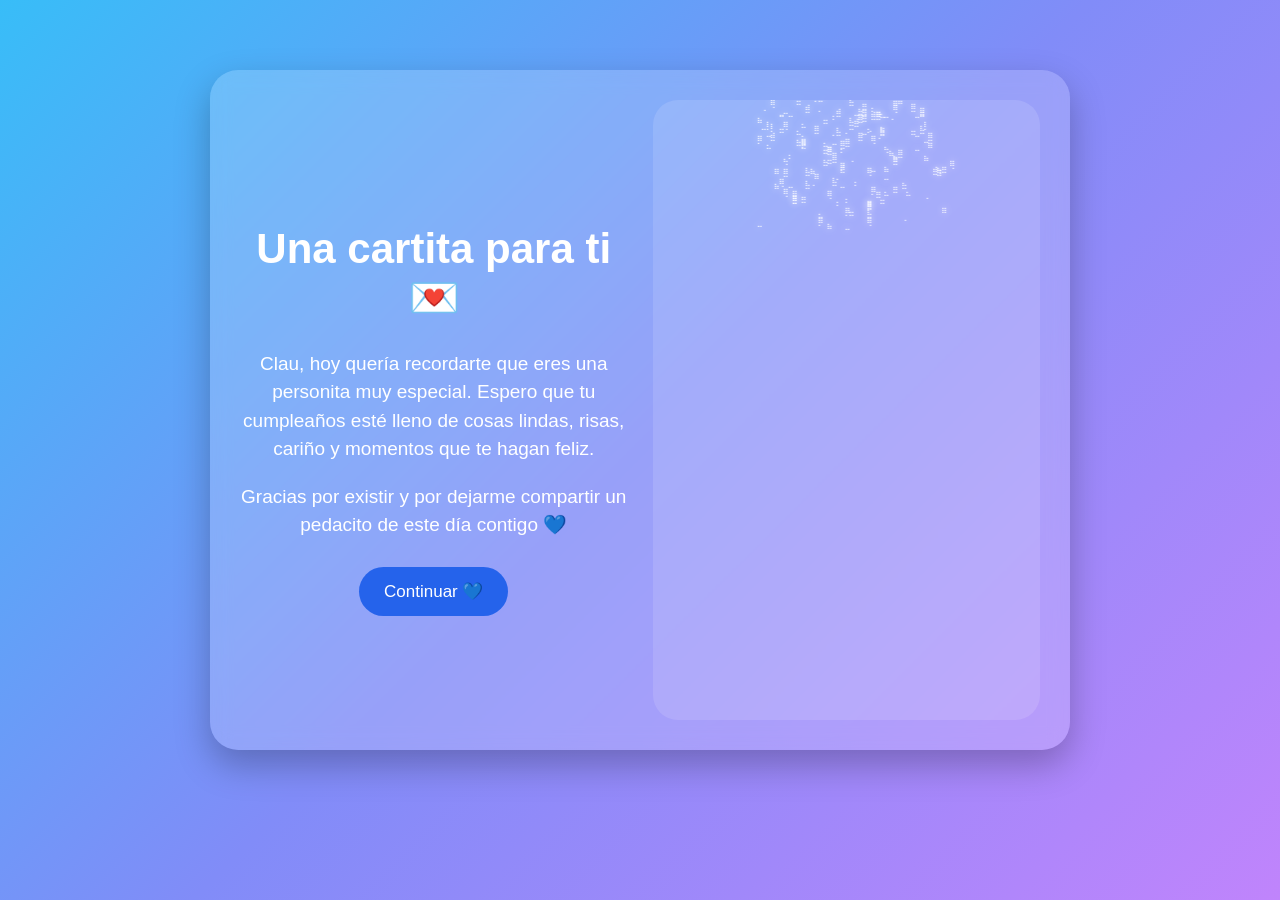
==== carta.html @ d3571f04 "Update carta.html" ====
<!DOCTYPE html>
<html lang="es">
<head>
  <meta charset="UTF-8">
  <meta name="viewport" content="width=device-width, initial-scale=1.0">
  <title>Cartita para Clau 💌</title>
  <link rel="stylesheet" href="style.css">

  <style>
    .carta-layout {
      display: grid;
      grid-template-columns: 1fr 1fr;
      gap: 25px;
      align-items: center;
    }

    .ramo-box {
      height: 620px;
      position: relative;
      overflow: hidden;
      border-radius: 25px;
      background: rgba(255,255,255,0.12);
    }

    #canvasRamo {
      width: 100%;
      height: 100%;
      display: block;
    }

    #msgRamo {
      position: absolute;
      bottom: 20px;
      width: 100%;
      text-align: center;
      color: white;
      font: 22px Arial;
      text-shadow: 0 0 12px white;
      opacity: 0;
      transition: 2s;
    }

    @media (max-width: 800px) {
      .carta-layout {
        grid-template-columns: 1fr;
      }

      .ramo-box {
        height: 500px;
      }
    }
  </style>
</head>

<body>

  <div class="container">
    <div class="card">

      <div class="carta-layout">

        <div>
          <h1>Una cartita para ti 💌</h1>

          <p>
            Clau, hoy quería recordarte que eres una personita muy especial.
            Espero que tu cumpleaños esté lleno de cosas lindas, risas, cariño
            y momentos que te hagan feliz.
          </p>

          <p>
            Gracias por existir y por dejarme compartir un pedacito de este día contigo 💙
          </p>

          <button onclick="desbloquear()">Continuar 💙</button>
        </div>

        <div class="ramo-box">
          <canvas id="canvasRamo"></canvas>
          <div id="msgRamo">Feliz Cumpleaños Clau 💙</div>
        </div>

      </div>

    </div>
  </div>

  <script src="script.js"></script>

  <script>
    function desbloquear() {
      localStorage.setItem("cartaCompletada", "true");
      crearConfeti();
      setTimeout(() => {
        window.location.href = "frases.html";
      }, 900);
    }

    const ramo = String.raw`
⠀⠀⠀⢀⣀⠀⠀⠀   ⣀⣀⣀⡀⠀⠀⠀⠀⠀⠀⠀⠀⠀⠀⠀⠀⠀⠀⠀⠀⠀⠀⠀⠀⠀⠀⠀⠀⠀⠀⠀⠀
⠀⠀⠀⠀⠀⠀⠀⠀⢀⣀⣀⢠⠿⠷⣭⣶⣯⣥⣶⣾⣿⠀⠀⠀⠀⢠⠖⣒⡒⢢⣄⡴⠒⢢⡀⠀⠀⠀⠀⠀⠀⠀⠀⠀⠀⠀⠀⠀⠀
⠀⠀⠀⠀⠀⠀⠀⠀⢸⠷⣾⣿⡀⢠⡿⠑⠀⠀⢸⣿⡿⡄⠀⠀⠀⢸⢼⣍⠙⠛⠙⢷⡀⠀⣷⠒⠈⡆⠀⠀⠀⠀⠀⠀⠀⠀⠀⠀⠀
⠀⠀⠀⠀⠀⠀⠀⠀⢸⣼⡟⣭⣻⢿⣧⡀⠀⣰⡿⠛⣫⣽⠀⠀⢠⠃⠈⢾⣄⠀⠀⢸⣷⡶⠓⢷⣄⡇⠀⠀⠀⠀⠀⠀⠀⠀⠀⠀⠀
⠀⠀⠀⠀⠀⠀⠀⠀⠈⣿⡏⠀⠈⠀⠙⣿⣴⡿⠁⠀⠁⢸⠂⠀⢸⠀⠀⠀⢫⣆⣰⡟⠁⠀⠀⢈⣿⠃⠀⠀⡀⠀⠀⠀⠀⠀⠀⠀⠀
⠀⠀⠀⠀⠀⠀⠀⠀⠀⠸⣷⠀⠀⠀⠀⠘⣿⡇⠀⠀⢀⡟⠀⠀⠘⡆⠀⠀⠀⣿⡏⠀⠀⠀⠀⣸⡏⠀⠀⣾⣿⣿⣿⣶⣾⡝⡆⣀⡀
⠀⠀⠀⠀⠀⢀⡠⣤⠤⡀⠈⢧⡀⠀⠀⠀⣻⡇⠀⣠⠞⠀⠀⠀⠀⠙⢄⡀⠀⣿⠁⠀⠀⠀⣰⠋⠀⠀⡰⣿⢿⣏⠀⠹⣷⣿⣿⣿⣿
⠀⠀⡞⠉⢱⡾⠾⠛⣷⠷⡀⠀⠙⠦⠤⢤⣿⣿⠟⠀⠀⠀⠀⠀⢀⣴⣀⠭⢶⣿⣤⣄⠤⠞⠁⠀⠀⠀⣿⣿⠎⢿⣦⣾⠟⠏⠾⣿⡇
⡖⢒⣇⡀⣿⠀⠀⢠⡟⠀⠘⡆⠀⠀⠀⠀⠀⣿⠀⠀⠀⠀⠀⣠⣿⣿⡇⠀⢰⡏⠀⠈⠑⠢⣄⡀⠀⠀⢻⡹⠀⢸⡿⠁⠀⠂⣰⡟⠀
⠱⣼⠋⠉⠛⠷⣤⣼⠁⠀⠀⢱⠀⠀⠀⠀⠀⢹⡇⠀⠀⡠⢺⣿⣿⣿⡇⠀⣼⠇⠀⠀⠀⠀⠀⣭⠲⢄⡀⠙⢦⣼⣧⠄⢀⡴⠋⠀⠀
⠀⠻⣆⠀⠀⠀⠈⢻⡄⠀⢀⠆⠀⠀⠀⣰⡄⠘⣷⢀⡜⠁⣾⣿⣿⣿⡇⢀⡿⠀⠀⠀⣴⣧⢸⣿⣧⠀⠉⠲⢄⣿⠋⠉⠉⠀⠀⠀⠀
⠀⠀⠙⢦⡀⠀⠀⠀⣧⣴⠋⠀⠀⠀⢠⣿⣿⡄⢿⡎⠀⢸⣿⣿⣿⣿⡇⢸⡇⠀⢀⣾⣿⣿⣾⣿⣿⡇⠀⠀⢸⠏⠑⠢⣀⣤⡶⠀⠀
⠀⠀⠀⠀⠈⠁⠒⠈⠙⣯⠀⠀⠀⠀⣼⣿⣿⣿⣼⡇⠀⣿⣿⣿⣿⣿⠃⣾⠃⢀⣿⣿⣿⡇⣿⣿⣿⣧⠀⢀⡿⠀⢀⣴⣿⣿⡇⠀⠀
⠀⠀⠀⢀⣀⠀⠀⠀⠀⠘⣷⠀⠀⠀⣿⣿⣿⣿⣟⡇⢠⣿⣿⣿⣿⡟⢀⣿⢀⣾⣿⣿⣿⠇⢿⣿⣿⣿⠀⣸⠇⢠⣾⣿⣿⠏⢣⠀⠀
⠀⠀⠀⠈⢿⣿⣦⣄⠀⠀⠘⣧⠀⢀⣿⣿⣿⣿⣿⣿⢸⣿⣿⣿⡿⠁⢸⡏⣸⣿⣿⣿⡟⠀⠸⣿⣿⣿⢀⡿⢠⣿⣿⣿⠏⠀⠀⡇⠀
⠀⠀⠀⠀⠈⢿⣿⣿⣷⣄⠀⣸⣷⠉⣿⣿⣿⣿⣿⢹⣸⣿⣿⡿⠁⠀⢸⣇⣿⣿⣿⡟⠀⠀⠀⠹⣿⣿⣼⢧⣿⣿⠟⠁⢀⢔⡫⠆⠀
⠀⠀⠀⠀⠀⠈⠻⣿⣿⣿⣿⣄⠹⡆⢹⣿⣿⣿⡟⢸⣿⡿⠋⡀⠀⠀⣿⢹⣿⣿⠏⢀⣴⣿⠀⠀⠙⢿⣿⠛⠋⢁⡠⣺⠔⠉⠀⠀⠀
⠀⠀⠀⠀⠀⠀⣠⠟⢿⣿⣿⣿⣧⣹⡜⣿⣿⣿⠇⢸⣧⠀⢰⣿⡀⠀⣿⠸⠟⠁⠀⣾⣿⡟⠀⠀⠀⢸⣇⡠⢖⡭⠊⠀⠀⠀⠀⡄⠀
⠀⠀⠀⠀⠀⠀⢾⠭⢒⡿⠿⢿⣿⣿⣿⣿⣿⠏⠀⠸⣿⠀⣿⣿⣷⢰⣿⠀⠀⠀⣼⣿⣿⠇⠀⢀⡤⣞⠭⠚⢹⠀⠀⠀⠀⠀⠀⠇⠀
⠀⠀⠀⠀⠀⠀⢸⡀⠀⠘⡏⠒⠪⠭⣛⡿⠯⣀⡀⠀⣿⠀⣿⣿⣿⣸⡿⠀⠀⢰⣿⣿⣿⠴⣪⠕⠊⠁⠀⠀⠚⠀⠀⠀⠀⠀⢀⠀⠀
⠀⠀⠀⠀⠀⠀⠀⡇⠀⠀⢳⠀⠀⠀⠀⠉⠑⢲⡪⠭⣛⡓⠿⢿⣿⣿⣇⠀⣀⠼⢛⡩⠒⠉⠀⠀⠀⠀⠀⠀⠀⠀⠀⠀⠀⠀⢸⠀⠀
⠀⠀⠀⠀⠀⠀⠀⢸⠀⠀⠈⣧⠀⠀⠀⠀⠀⠀⢣⠀⠀⠀⠉⢁⡐⠖⠈⠩⠔⠊⠁⠀⠀⠀⠀⠀⠀⠀⠀⠀⠀⠀⠀⠀⠀⠀⡎⠀⠀
⠀⠀⠀⠀⠀⠀⠀⠀⡆⠀⠀⠘⣆⠀⠀⢀⡀⠠⠼⠓⠂⠩⠑⠒⠈⠀⠀⠀⠀⠀⠀⠀⠀⠀⠀⠀⠀⠀⠀⠀⠀⠀⠀⠀⠀⢀⠇⠀⠀
⠀⠀⠀⠀⠀⠀⠀⣀⡙⠂⠀⠉⠉⠉⠀⠀⠀⠀⠀⠀⠀⠀⠀⠀⠀⠀⠀⠀⠀⠀⠀⠀⠀⠀⠀⠀⠀⠀⠀⠀⠀⠀⠀⠀⠀⢸⠀⠀⠀
⠀⠀⠀⠀⠀⠀⠀⢱⠀⠀⠀⠀⠀⠀⠀⠀⠀⠀⠀⠀⠀⠀⠀⠀⠀⠀⠀⠀⠀⠀⠀⠀⠀⠀⠀⠀⠀⠀⠀⠂⠀⠀⠀⠀⠀⡇⠀⠀⠀
⠀⠀⠀⠀⠀⠀⠀⠀⢇⠀⠀⠀⠀⠀⠀⠀⠀⠀⠀⠀⠀⠀⠀⠀⠀⠀⠀⠀⠀⠀⠀⠀⠀⠀⠀⠀⠀⠀⢀⠀⠀⠀⠀⠀⢸⠀⠀⠀⠀
⠀⠀⠀⠀⠀⠀⠀⠀⠘⡄⠀⠀⠀⢸⡀⠀⠀⠀⠀⠀⠀⠀⠀⠀⠀⠀⠀⠀⠀⠀⠀⠀⠀⠀⠀⠀⠀⠀⠀⠀⠀⠀⠀⠀⡎⠀⠀⠀⠀
⠀⠀⠀⠀⠀⠀⠀⠀⠀⠹⡀⠀⠀⠀⢇⠀⠀⠀⠀⠀⠀⠀⠀⠀⠀⠀⠀⠀⠀⠀⠀⠀⠀⠀⠀⠀⠀⠀⠃⠀⠀⠀⠀⡸⠀⠀⠀⠀⠀
⠀⠀⠀⠀⠀⠀⠀⠀⠀⠀⢱⡀⠀⠀⠘⡄⠀⠀⠀⠀⠀⠀⠀⠀⠀⠀⠀⠀⠀⠀⠀⠀⠀⠀⠀⠀⠀⠰⠀⠀⠀⠀⢠⠃⠀⠀⠀⠀⠀
⠀⠀⠀⠀⠀⠀⠀⠀⠀⠀⠀⢣⠀⠀⠘⣳⠀⠀⠀⠀⠀⠀⠀⠀⠀⠀⠀⠀⠀⠀⠀⠀⠀⠀⠀⠀⢀⡇⠀⠀⠀⢠⠃⠀⠀⠀⠀⠀⠀
⠀⠀⠀⠀⠀⠀⠀⠀⠀⠀⠀⠀⢇⠀⠀⢹⡆⠀⠀⠀⠀⠀⠀⠀⠀⠀⠀⠀⠀⠀⠀⠀⠀⠀⠀⠀⡞⠀⠀⠀⣰⠃⠀⠀⠀⠀⠀⠀⠀
⠀⠀⠀⠀⠀⠀⠀⠀⠀⠀⠀⠀⠈⠆⠀⠀⢷⠀⠀⠀⠀⠀⠀⠀⠀⠀⠀⠀⠀⠀⠀⠀⠀⠀⠀⡸⠁⠀⠀⡰⠁⠀⠀⠀⠀⠀⠀⠀⠀
⠀⠀⠀⠀⠀⠀⠀⠀⠀⠀⠀⠀⠀⠸⡄⠀⠘⡆⠀⠀⠀⠀⠀⠀⠀⠀⠀⠀⠀⠀⠀⠀⠀⠀⣰⠃⠀⠀⡰⠁⠀⠀⠀⠀⠀⠀⠀⠀⠀
⠀⠀⠀⠀⠀⠀⠀⠀⠀⠀⠀⠀⠀⠀⠱⡀⠀⠹⡀⠀⠀⠀⠀⠀⠀⠀⠀⠀⠀⠀⠀⠀⠀⢠⡏⠀⠀⡰⠁⠀⠀⠀⠀⠀⠀⠀⠀⠀⠀
⠀⠀⠀⠀⠀⠀⠀⠀⠀⠀⠀⠀⠀⠀⠀⠑⡄⠀⢱⡀⠀⠀⠀⠀⠀⠀⠀⠀⠀⠀⠀⠀⢠⡿⠀⠀⡰⠁⠀⠀⠀⠀⠀⠀⠀⠀⠀⠀⠀
⠀⠀⠀⠀⠀⠀⠀⠀⠀⠀⠀⠀⠀⠀⠀⠀⠘⢆⠀⢣⠀⠀⠀⠀⠀⠀⠀⠀⠀⠀⠀⢀⢾⠃⠀⣰⠃⠀⠀⠀⠀⠀⠀⠀⠀⠀⠀⠀⠀
⠀⠀⠀⠀⠀⠀⠀⠀⠀⠀⠀⠀⠀⠀⠀⠀⠀⠈⢦⠈⣧⠀⠀⠀⠀⠀⠀⠀⠀⠀⠀⣨⠏⠀⣰⠃⠀⠀⠀⠀⠀⠀⠀⠀⠀⠀⠀⠀⠀
⠀⠀⠀⠀⠀⠀⠀⠀⠀⠀⠀⠀⠀⡶⠋⠉⠓⢦⣄⢣⡈⢧⠀⠀⠀⠀⠀⠀⠀⠀⢰⡛⠀⣰⠁⠀⠀⠀⠀⠀⠀⠀⠀⠀⠀⠀⠀⠀⠀
⠀⠀⠀⠀⠀⠀⠀⠀⠀⠀⠀⠀⠀⠻⣦⣄⡀⠀⠙⢷⣷⠀⢧⠀⠀⠀⠀⠀⠀⢀⣣⡵⡾⠁⠀⠀⠀⠀⠀⠀⠀⠀⠀⠀⠀⠀⠀⠀⠀
⠀⠀⠀⠀⠀⠀⠀⠀⠀⠀⠀⠀⠀⠀⠀⠉⠛⠷⣦⣤⣹⣟⣈⣇⣀⡠⠤⠖⠛⠉⣁⣰⠁⠀⠀⠀⠀⠀⠀⠀⠀⠀⠀⠀⠀⠀⠀⠀⠀
⠀⠀⠀⠀⠀⠀⠀⠀⠀⠀⠀⠀⠀⠀⠀⣠⠖⠋⣉⣽⠿⢻⣿⣧⣤⣤⡶⠶⠛⠋⠁⠘⡄⠀⠀⠀⠀⠀⠀⠀⠀⠀⠀⠀⠀⠀⠀⠀⠀
⠀⠀⠀⠀⠀⠀⠀⠀⠀⠀⠀⠀⠀⠀⠰⠷⠶⠛⠉⠁⢀⣿⡞⣧⠐⠀⠀⠀⢸⢸⠀⠀⢣⠀⠀⠀⠀⠀⠀⠀⠀⠀⠀⠀⠀⠀⠀⠀⠀
⠀⠀⠀⠀⠀⠀⠀⠀⠀⠀⠀⠀⠀⠀⠀⠀⠀⠀⠀⠀⣜⡟⡇⢻⡆⠀⠀⠀⠀⠏⡄⠀⠘⡀⠀⠀⠀⠀⠀⠀⠀⠀⠀⠀⠀⠀⠀⠀⠀
⠀⠀⠀⠀⠀⠀⠀⠀⠀⠀⠀⠀⠀⠀⠀⠀⠀⠀⠀⢰⣿⠃⡇⠀⣿⠀⣀⠀⠀⠸⠃⠀⠀⢧⠀⠀⠀⠀⠀⠀⠀⠀⠀⠀⠀⠀⠀⠀⠀
⠀⠀⠀⠀⠀⠀⠀⠀⠀⠀⠀⠀⠀⠀⠀⠀⠀⠀⠀⣾⠏⠀⠃⠀⢸⡇⢸⠀⠀⠀⢀⠀⠀⠸⡀⠀⠀⠀⠀⠀⠀⠀⠀⠀⠀⠀⠀⠀⠀
⠀⠀⠀⠀⠀⠀⠀⠀⠀⠀⠀⠀⠀⠀⠀⠀⠀⢀⡾⠛⠦⣀⣀⠀⠀⡇⠈⡇⠀⠀⠈⡀⠀⢀⡇⠀⠀⠀⠀⠀⠀⠀⠀⠀⠀⠀⠀⠀⠀
⠀⠀⠀⠀⠀⠀⠀⠀⠀⠀⠀⠀⠀⠀⠀⠀⠚⠋⠀⠀⠀⠈⢸⠀⠀⢹⠀⢣⢀⡀⠤⠒⠊⠁⠀⠀⠀⠀⠀⠀⠀⠀⠀⠀⠀⠀⠀⠀⠀
⠀⠀⠀⠀⠀⠀⠀⠀⠀⠀⠀⠀⠀⠀⠀⠀⠀⠀⠀⠀⠀⠀⠀⠉⠁⢸⠀⠀⠀⠀⠀⠀⠀⠀⠀⠀⠀⠀⠀⠀⠀⠀⠀⠀⠀⠀⠀⠀⠀
⠀⠀⠀⠀⠀⠀⠀⠀⠀⠀⠀⠀⠀⠀⠀⠀⠀⠀⠀⠀⠀⠀⠀⠀⠀⢸⠀⠀
`;

    const canvas = document.getElementById("canvasRamo");
    const ctx = canvas.getContext("2d");

    function ajustarCanvas() {
      canvas.width = canvas.offsetWidth;
      canvas.height = canvas.offsetHeight;
    }

    ajustarCanvas();

    const fontSize = 8;
    const lineHeight = 8;
    ctx.font = `${fontSize}px monospace`;

    const chars = "⢀⣀⣶⣿⡇⣧⢿⠿⣤⣦⡀⡄⠈⠉⠒⠷⢦⣄⡿⣾⣿⣿";
    const particles = [];

    const lines = ramo.trim().split("\n");
    const maxLen = Math.max(...lines.map(l => l.length));

    const startX = canvas.width / 2 - (maxLen * fontSize * 0.55) / 2;
    const startY = 25;

    lines.forEach((line, y) => {
      [...line].forEach((char, x) => {
        if (char !== " " && char !== "⠀") {
          particles.push({
            x: startX + x * fontSize * 0.55,
            y: -Math.random() * canvas.height,
            tx: startX + x * fontSize * 0.55,
            ty: startY + y * lineHeight,
            char: chars[Math.floor(Math.random() * chars.length)],
            final: char,
            speed: 2 + Math.random() * 4,
            form: false
          });
        }
      });
    });

    setTimeout(() => {
      particles.forEach(p => p.form = true);
    }, 2500);

    setTimeout(() => {
      document.getElementById("msgRamo").style.opacity = 1;
    }, 6000);

    function animate() {
      ctx.clearRect(0, 0, canvas.width, canvas.height);

      particles.forEach(p => {
        if (!p.form) {
          p.y += p.speed;
          if (p.y > canvas.height) p.y = -20;
          if (Math.random() < 0.1) {
            p.char = chars[Math.floor(Math.random() * chars.length)];
          }
        } else {
          p.x += (p.tx - p.x) * 0.055;
          p.y += (p.ty - p.y) * 0.055;

          if (Math.abs(p.x - p.tx) < 1 && Math.abs(p.y - p.ty) < 1) {
            p.char = p.final;
          }
        }

        ctx.fillStyle = "white";
        ctx.shadowColor = "white";
        ctx.shadowBlur = 7;
        ctx.font = `${fontSize}px monospace`;
        ctx.fillText(p.char, p.x, p.y);
      });

      requestAnimationFrame(animate);
    }

    animate();
  </script>

</body>
</html>
---- style.css ----
* {
  box-sizing: border-box;
}

body {
  margin: 0;
  font-family: Arial, sans-serif;
  background: linear-gradient(135deg, #38bdf8, #818cf8, #c084fc);
  color: white;
  text-align: center;
  min-height: 100vh;
  overflow-x: hidden;
}
.confeti {
  position: fixed;
  top: -30px;
  animation: caer 4s linear forwards;
  pointer-events: none;
  z-index: 999;
}

@keyframes caer {
  to {
    transform: translateY(110vh) rotate(360deg);
    opacity: 0;
  }
}

.container {
  max-width: 900px;
  margin: auto;
  padding: 30px 20px;
}

.card {
  background: rgba(255, 255, 255, 0.18);
  padding: 30px;
  border-radius: 28px;
  box-shadow: 0 15px 35px rgba(0,0,0,0.25);
  backdrop-filter: blur(10px);
  margin-top: 40px;
}

h1 {
  font-size: 42px;
}

h2 {
  margin-top: 30px;
}

p {
  font-size: 19px;
  line-height: 1.5;
}

.stitch {
  font-size: 90px;
  animation: bounce 1.8s infinite;
}

button, a.btn {
  display: inline-block;
  text-decoration: none;
  border: none;
  padding: 14px 25px;
  margin: 8px;
  border-radius: 25px;
  background: #2563eb;
  color: white;
  font-size: 17px;
  cursor: pointer;
  transition: 0.3s;
}

button:hover, a.btn:hover {
  transform: scale(1.08);
  background: #1d4ed8;
}

.hidden {
  display: none;
}

.message-box {
  margin-top: 20px;
  padding: 20px;
  border-radius: 20px;
  background: rgba(255,255,255,0.22);
  font-size: 19px;
}

.heart {
  position: fixed;
  bottom: -20px;
  animation: float 5s linear forwards;
  pointer-events: none;
  z-index: 999;
}

.countdown {
  font-size: 23px;
  font-weight: bold;
  margin: 20px 0;
}

.game {
  display: grid;
  grid-template-columns: repeat(4, 70px);
  gap: 12px;
  justify-content: center;
  margin-top: 20px;
}

.game button {
  font-size: 30px;
  padding: 15px;
  border-radius: 18px;
}

.chisme-box {
  position: relative;
  height: 220px;
  margin-top: 20px;
  background: rgba(255,255,255,0.15);
  border-radius: 20px;
  overflow: hidden;
}

#btnMoises, #btnClau {
  position: absolute;
  transition: 0.3s;
}

#btnMoises {
  left: 15%;
  top: 80px;
}

#btnClau {
  right: 15%;
  top: 80px;
  background: #9333ea;
}

@keyframes float {
  to {
    transform: translateY(-110vh);
    opacity: 0;
  }
}

@keyframes bounce {
  0%, 100% {
    transform: translateY(0);
  }

  50% {
    transform: translateY(-12px);
  }
}

.galeria-stickers {
  display: flex;
  flex-wrap: wrap;
  justify-content: center;
  gap: 20px;
}

.sticker-card {
  background: rgba(255,255,255,0.15);
  border-radius: 20px;
  padding: 15px;
  width: 220px;
}

.sticker-card img {
  width: 100%;
  border-radius: 15px;
}

.sticker-card:hover {
  transform: scale(1.05);
  transition: 0.3s;
}

.stitch-img {
  width: 45px;
  height: 45px;
  object-fit: contain;
}

.cubos {
  display: grid;
  grid-template-columns: repeat(4, 95px);
  gap: 18px;
  justify-content: center;
  margin-top: 30px;
}

.cubo {
  width: 95px;
  height: 95px;
  border-radius: 22px;
  font-size: 24px;
  font-weight: bold;
  display: flex;
  align-items: center;
  justify-content: center;
  transition: transform 0.45s ease, left 0.45s ease, top 0.45s ease;
}

.cubo.mezclando {
  animation: moverCubo 0.45s ease;
}

@keyframes moverCubo {
  0% {
    transform: translate(0, 0) rotate(0deg);
  }

  50% {
    transform: translate(25px, -20px) rotate(8deg) scale(1.08);
  }

  100% {
    transform: translate(0, 0) rotate(0deg);
  }
}

.cubo img {
  width: 70px;
  height: 70px;
  object-fit: contain;
}

.personaje-img {
  width: 70px;
  height: 70px;
  object-fit: contain;
}
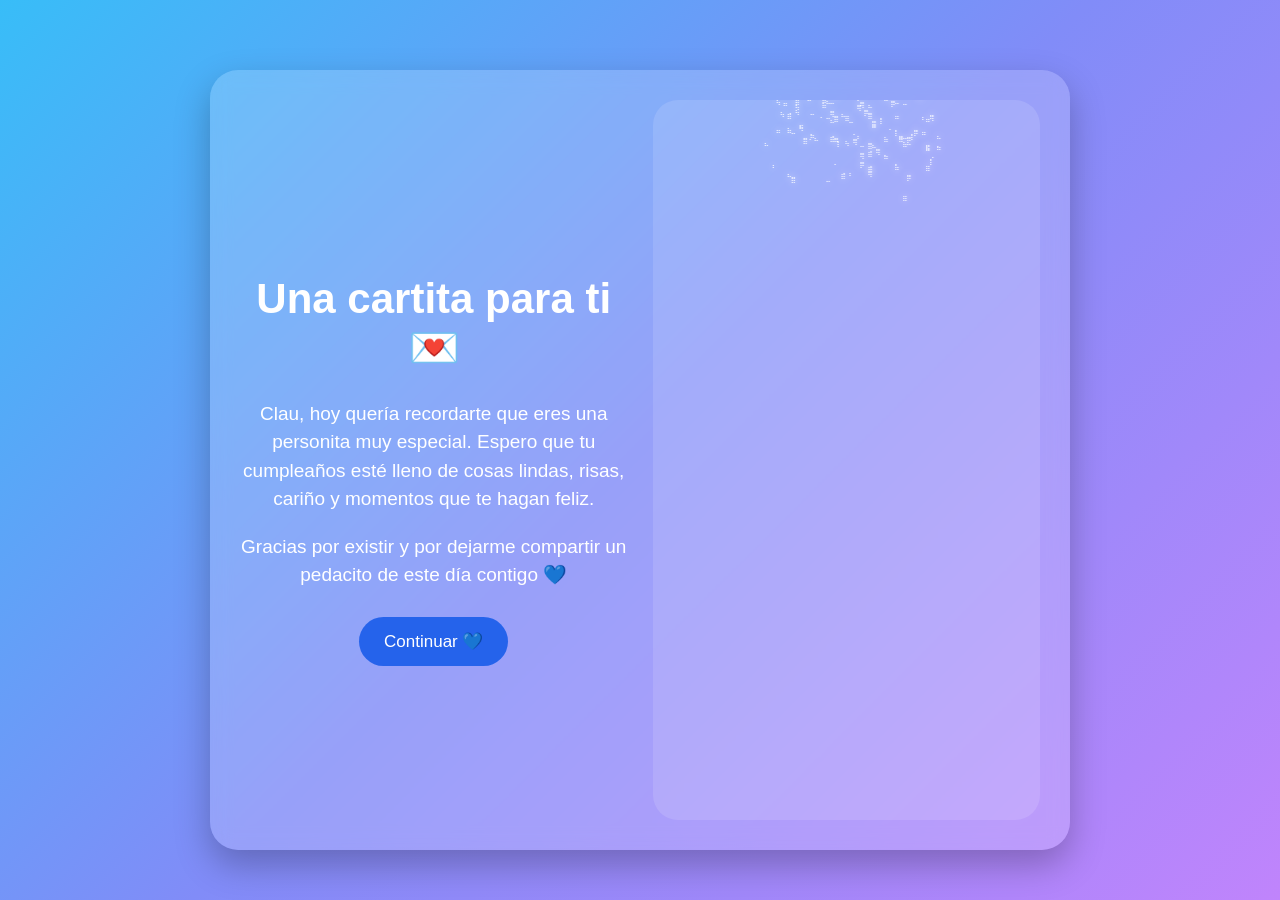
==== commit 0522e7d7: "Update carta.html" ====
--- a/carta.html
+++ b/carta.html
@@ -15,7 +15,7 @@
     }
 
     .ramo-box {
-      height: 620px;
+      height: 720px;
       position: relative;
       overflow: hidden;
       border-radius: 25px;
@@ -158,8 +158,8 @@
 
     ajustarCanvas();
 
-    const fontSize = 8;
-    const lineHeight = 8;
+    const fontSize = 7;
+    const lineHeight = 7;
     ctx.font = `${fontSize}px monospace`;
 
     const chars = "⢀⣀⣶⣿⡇⣧⢿⠿⣤⣦⡀⡄⠈⠉⠒⠷⢦⣄⡿⣾⣿⣿";
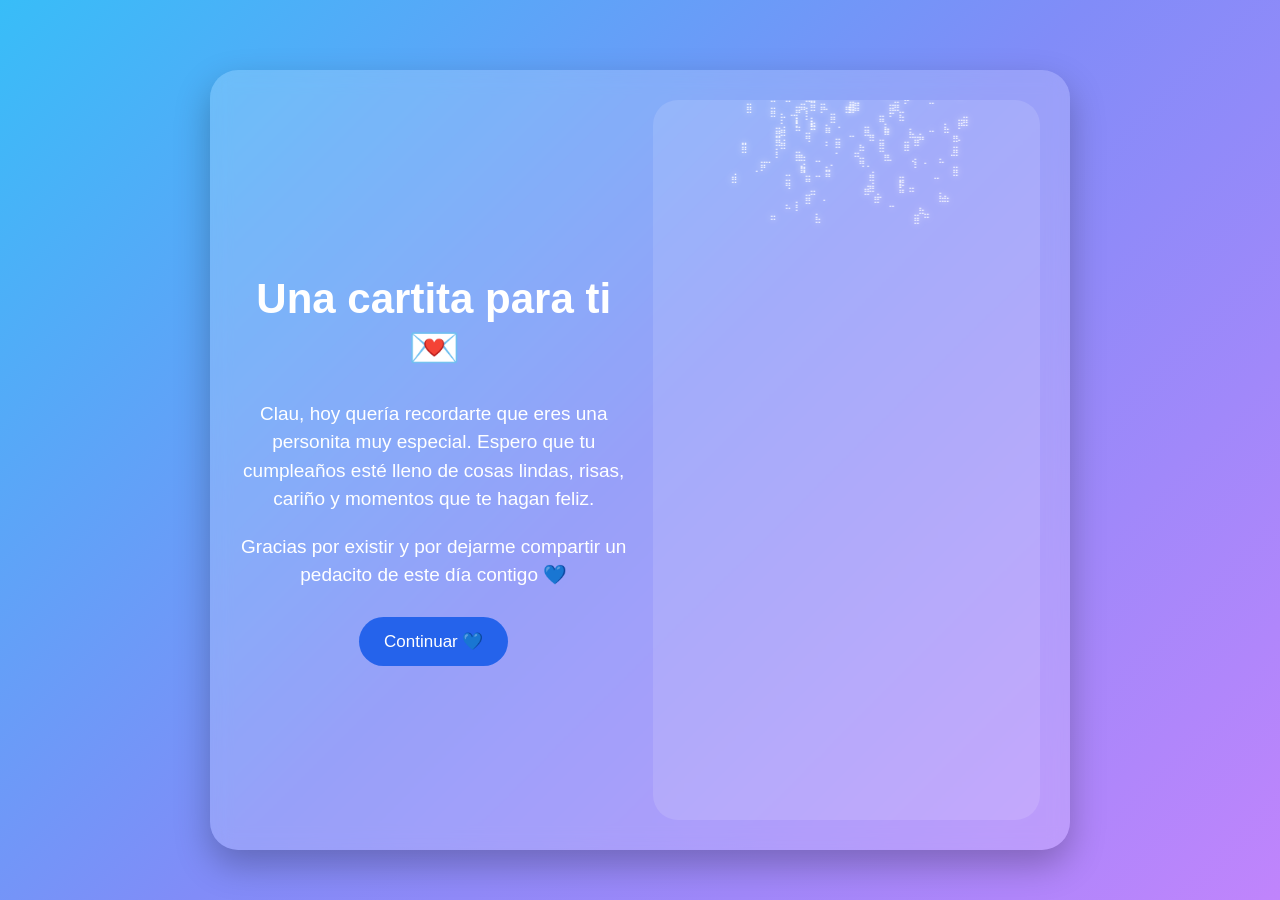
==== commit 717dbae8: "Update carta.html" ====
--- a/carta.html
+++ b/carta.html
@@ -158,8 +158,8 @@
 
     ajustarCanvas();
 
-    const fontSize = 7;
-    const lineHeight = 7;
+    const fontSize = 9;
+    const lineHeight = 9;
     ctx.font = `${fontSize}px monospace`;
 
     const chars = "⢀⣀⣶⣿⡇⣧⢿⠿⣤⣦⡀⡄⠈⠉⠒⠷⢦⣄⡿⣾⣿⣿";
@@ -167,9 +167,12 @@
 
     const lines = ramo.trim().split("\n");
     const maxLen = Math.max(...lines.map(l => l.length));
-
-    const startX = canvas.width / 2 - (maxLen * fontSize * 0.55) / 2;
-    const startY = 25;
+    
+const dibujoWidth = maxLen * fontSize * 0.55;
+const dibujoHeight = lines.length * lineHeight;
+
+const startX = (canvas.width - dibujoWidth) / 2;
+const startY = (canvas.height - dibujoHeight) / 2;
 
     lines.forEach((line, y) => {
       [...line].forEach((char, x) => {
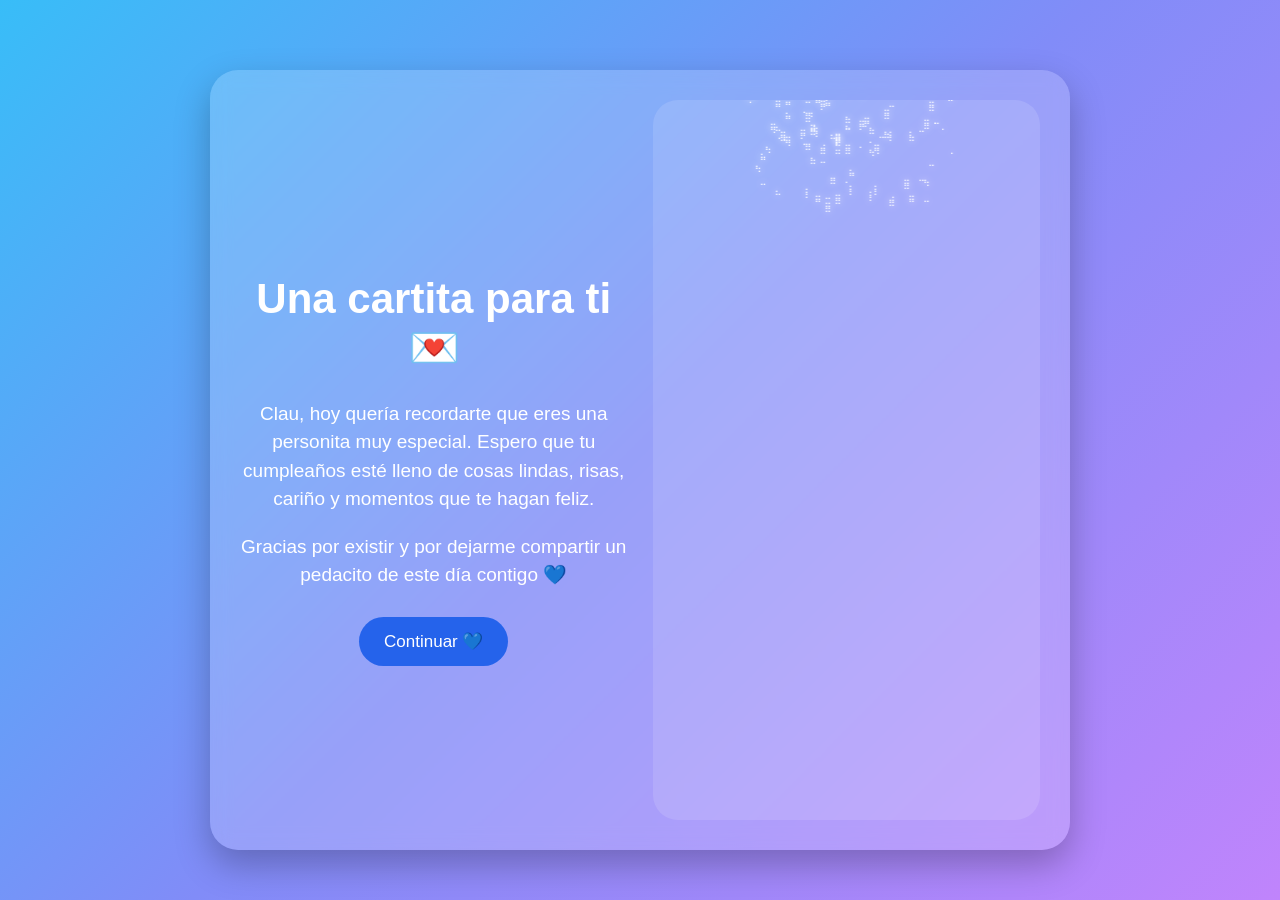
==== commit 813802ae: "Update carta.html" ====
--- a/carta.html
+++ b/carta.html
@@ -14,14 +14,16 @@
       align-items: center;
     }
 
-    .ramo-box {
-      height: 720px;
-      position: relative;
-      overflow: hidden;
-      border-radius: 25px;
-      background: rgba(255,255,255,0.12);
-    }
-
+.ramo-box {
+  height: 720px;
+  position: relative;
+  overflow: hidden;
+  border-radius: 25px;
+  background: rgba(255,255,255,0.12);
+  display: flex;
+  justify-content: center;
+  align-items: center;
+}
     #canvasRamo {
       width: 100%;
       height: 100%;
--- a/style.css
+++ b/style.css
@@ -239,3 +239,15 @@
   height: 70px;
   object-fit: contain;
 }
+
+.ramo-box {
+  height: 720px;
+  position: relative;
+  overflow: hidden;
+  border-radius: 25px;
+  background: rgba(255,255,255,0.12);
+
+  display: flex;
+  justify-content: center;
+  align-items: center;
+}
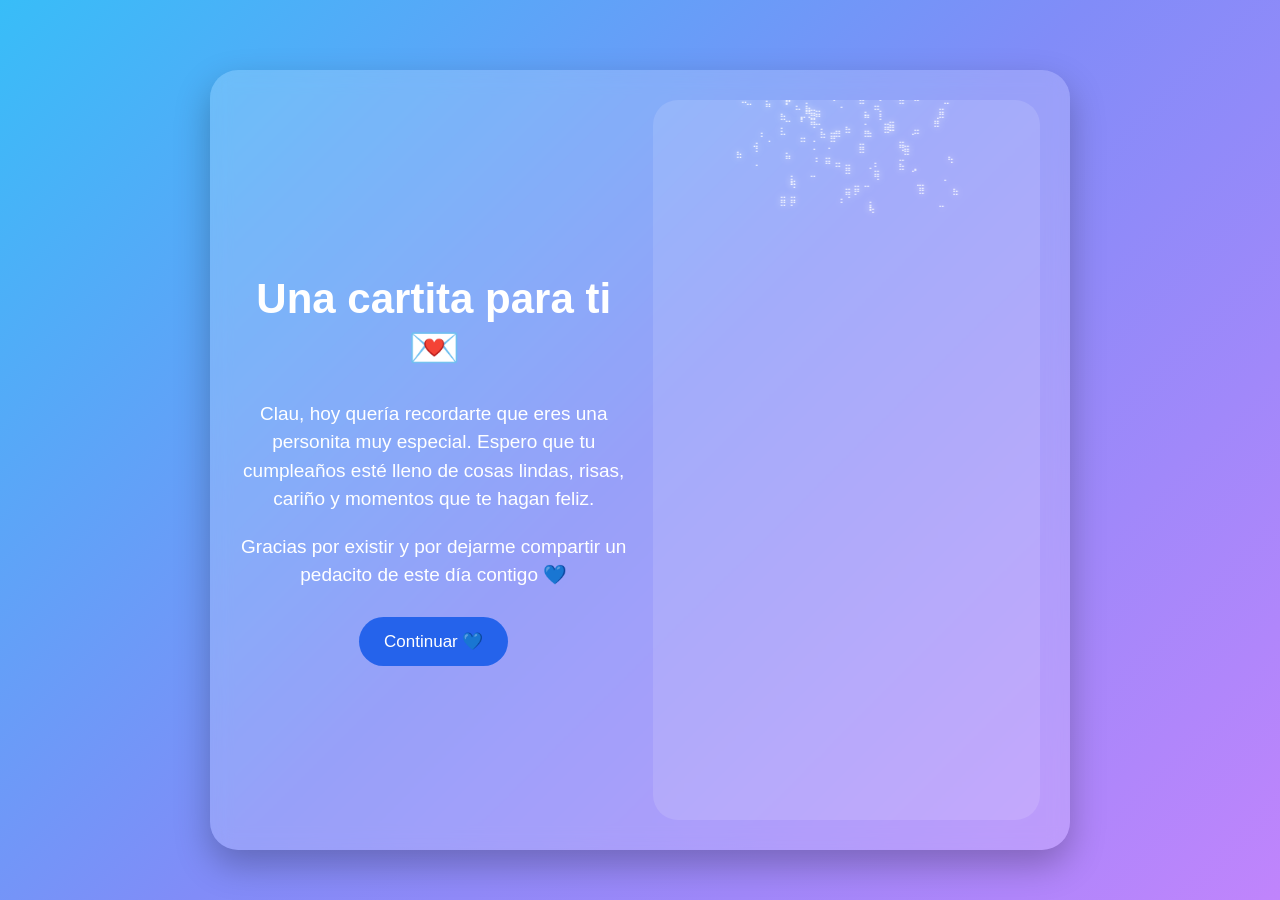
==== commit 140137bc: "Update carta.html" ====
--- a/carta.html
+++ b/carta.html
@@ -79,7 +79,7 @@
 
         <div class="ramo-box">
           <canvas id="canvasRamo"></canvas>
-          <div id="msgRamo">Feliz Cumpleaños Clau 💙</div>
+          <div id="msgRamo">Feliz Cumpleaños Gabriela 💙</div>
         </div>
 
       </div>
@@ -99,7 +99,7 @@
     }
 
     const ramo = String.raw`
-⠀⠀⠀⢀⣀⠀⠀⠀   ⣀⣀⣀⡀⠀⠀⠀⠀⠀⠀⠀⠀⠀⠀⠀⠀⠀⠀⠀⠀⠀⠀⠀⠀⠀⠀⠀⠀⠀⠀⠀⠀
+⠀⠀⠀            ⢀⣀⠀⠀⠀   ⣀⡀⠀⠀⠀⠀⠀⠀⠀⠀⠀⠀⠀⠀⠀⠀⠀⠀⠀⠀⠀⠀⠀⠀⠀⠀⠀⠀⠀⠀
 ⠀⠀⠀⠀⠀⠀⠀⠀⢀⣀⣀⢠⠿⠷⣭⣶⣯⣥⣶⣾⣿⠀⠀⠀⠀⢠⠖⣒⡒⢢⣄⡴⠒⢢⡀⠀⠀⠀⠀⠀⠀⠀⠀⠀⠀⠀⠀⠀⠀
 ⠀⠀⠀⠀⠀⠀⠀⠀⢸⠷⣾⣿⡀⢠⡿⠑⠀⠀⢸⣿⡿⡄⠀⠀⠀⢸⢼⣍⠙⠛⠙⢷⡀⠀⣷⠒⠈⡆⠀⠀⠀⠀⠀⠀⠀⠀⠀⠀⠀
 ⠀⠀⠀⠀⠀⠀⠀⠀⢸⣼⡟⣭⣻⢿⣧⡀⠀⣰⡿⠛⣫⣽⠀⠀⢠⠃⠈⢾⣄⠀⠀⢸⣷⡶⠓⢷⣄⡇⠀⠀⠀⠀⠀⠀⠀⠀⠀⠀⠀
--- a/style.css
+++ b/style.css
@@ -241,7 +241,7 @@
 }
 
 .ramo-box {
-  height: 720px;
+  height: 420px;
   position: relative;
   overflow: hidden;
   border-radius: 25px;
@@ -251,3 +251,21 @@
   justify-content: center;
   align-items: center;
 }
+
+#canvasFinal {
+  width: 100%;
+  height: 100%;
+  display: block;
+}
+
+#msgFinal {
+  position: absolute;
+  bottom: 10px;
+  width: 100%;
+  text-align: center;
+  color: white;
+  font: 22px Arial;
+  text-shadow: 0 0 12px white;
+  opacity: 0;
+  transition: 2s;
+}
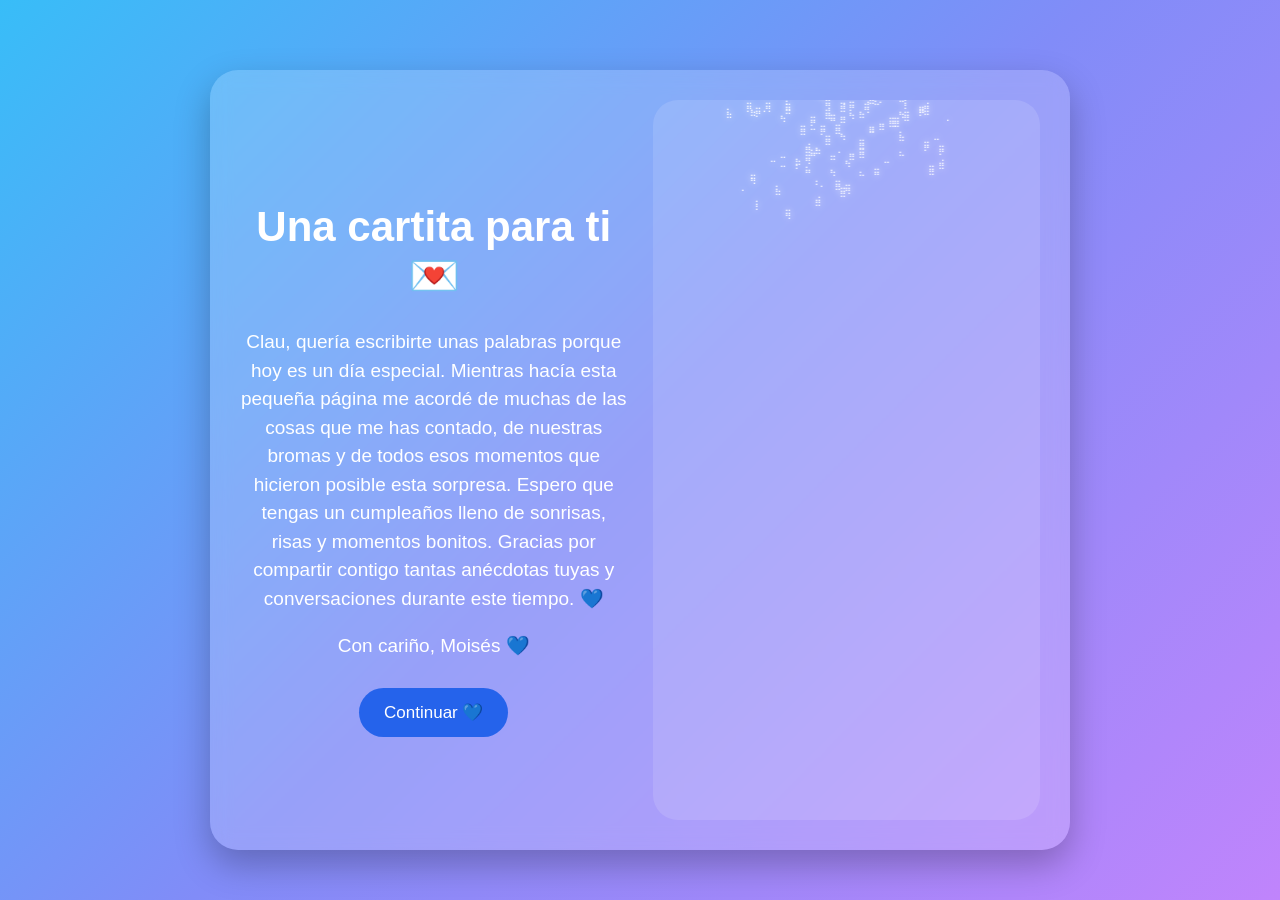
==== commit 7f003ac6: "Update carta.html" ====
--- a/carta.html
+++ b/carta.html
@@ -65,13 +65,16 @@
           <h1>Una cartita para ti 💌</h1>
 
           <p>
-            Clau, hoy quería recordarte que eres una personita muy especial.
-            Espero que tu cumpleaños esté lleno de cosas lindas, risas, cariño
-            y momentos que te hagan feliz.
+            Clau, quería escribirte unas palabras porque hoy es un día especial.
+            Mientras hacía esta pequeña página me acordé de muchas de las cosas que me has contado, 
+            de nuestras bromas y de todos esos momentos que hicieron posible esta sorpresa.
+            Espero que tengas un cumpleaños lleno de sonrisas, risas y momentos bonitos.
+            Gracias por compartir contigo tantas anécdotas tuyas y conversaciones durante este tiempo. 💙
+
           </p>
 
           <p>
-            Gracias por existir y por dejarme compartir un pedacito de este día contigo 💙
+            Con cariño, Moisés 💙
           </p>
 
           <button onclick="desbloquear()">Continuar 💙</button>
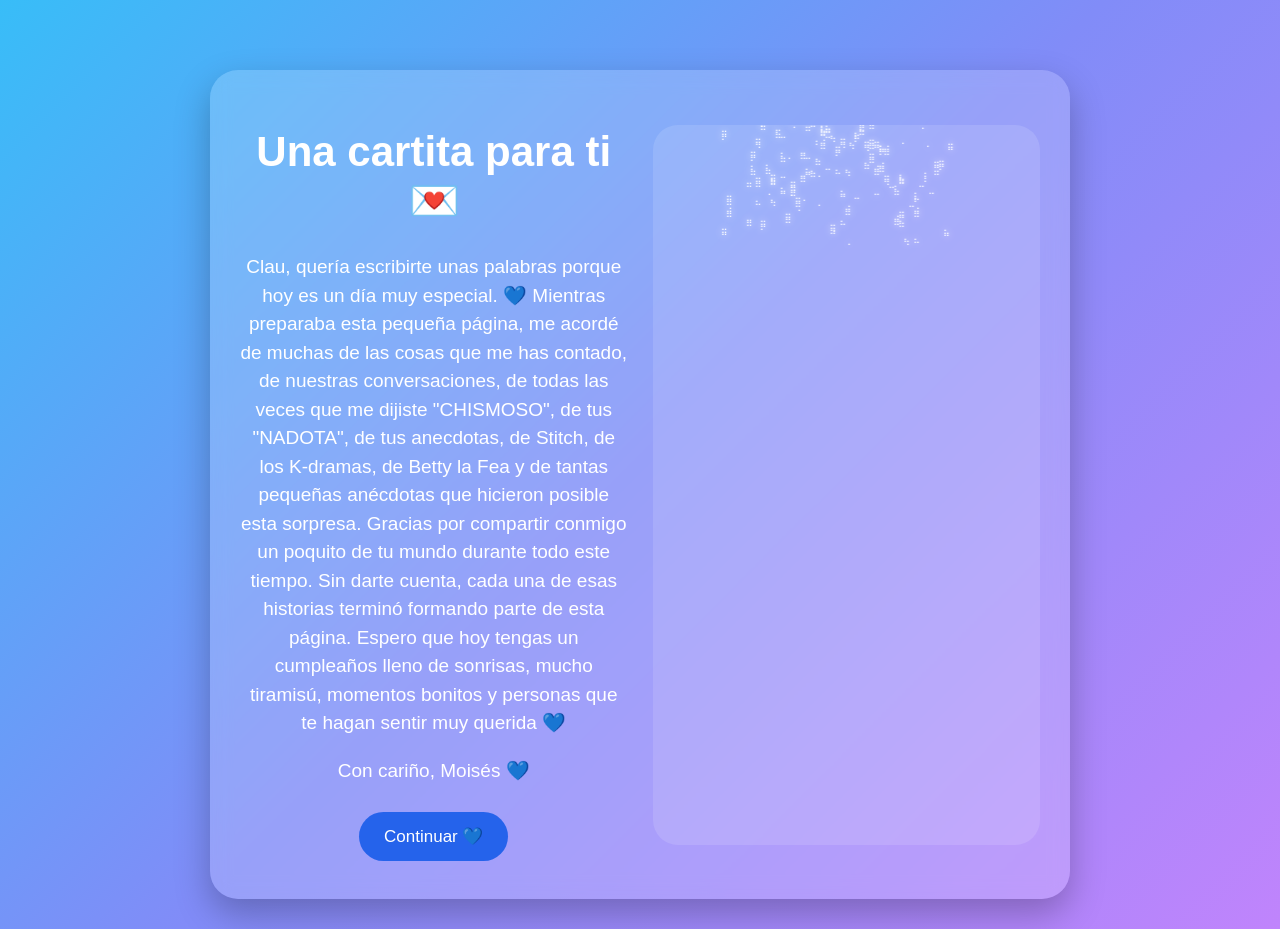
==== commit 562c4ad2: "Update carta.html" ====
--- a/carta.html
+++ b/carta.html
@@ -65,11 +65,16 @@
           <h1>Una cartita para ti 💌</h1>
 
           <p>
-            Clau, quería escribirte unas palabras porque hoy es un día especial.
-            Mientras hacía esta pequeña página me acordé de muchas de las cosas que me has contado, 
-            de nuestras bromas y de todos esos momentos que hicieron posible esta sorpresa.
-            Espero que tengas un cumpleaños lleno de sonrisas, risas y momentos bonitos.
-            Gracias por compartir contigo tantas anécdotas tuyas y conversaciones durante este tiempo. 💙
+            Clau, quería escribirte unas palabras porque hoy es un día muy especial. 💙
+            Mientras preparaba esta pequeña página, me acordé de muchas de las cosas que me has contado,
+            de nuestras conversaciones, de todas las veces que me dijiste "CHISMOSO", de tus "NADOTA", de tus anecdotas,
+            de Stitch, de los K-dramas, de Betty la Fea y de tantas pequeñas anécdotas que hicieron posible esta sorpresa.
+
+            Gracias por compartir conmigo un poquito de tu mundo durante todo este tiempo. Sin darte cuenta, 
+            cada una de esas historias terminó formando parte de esta página.
+
+            Espero que hoy tengas un cumpleaños lleno de sonrisas, mucho tiramisú, momentos bonitos y 
+            personas que te hagan sentir muy querida 💙
 
           </p>
 
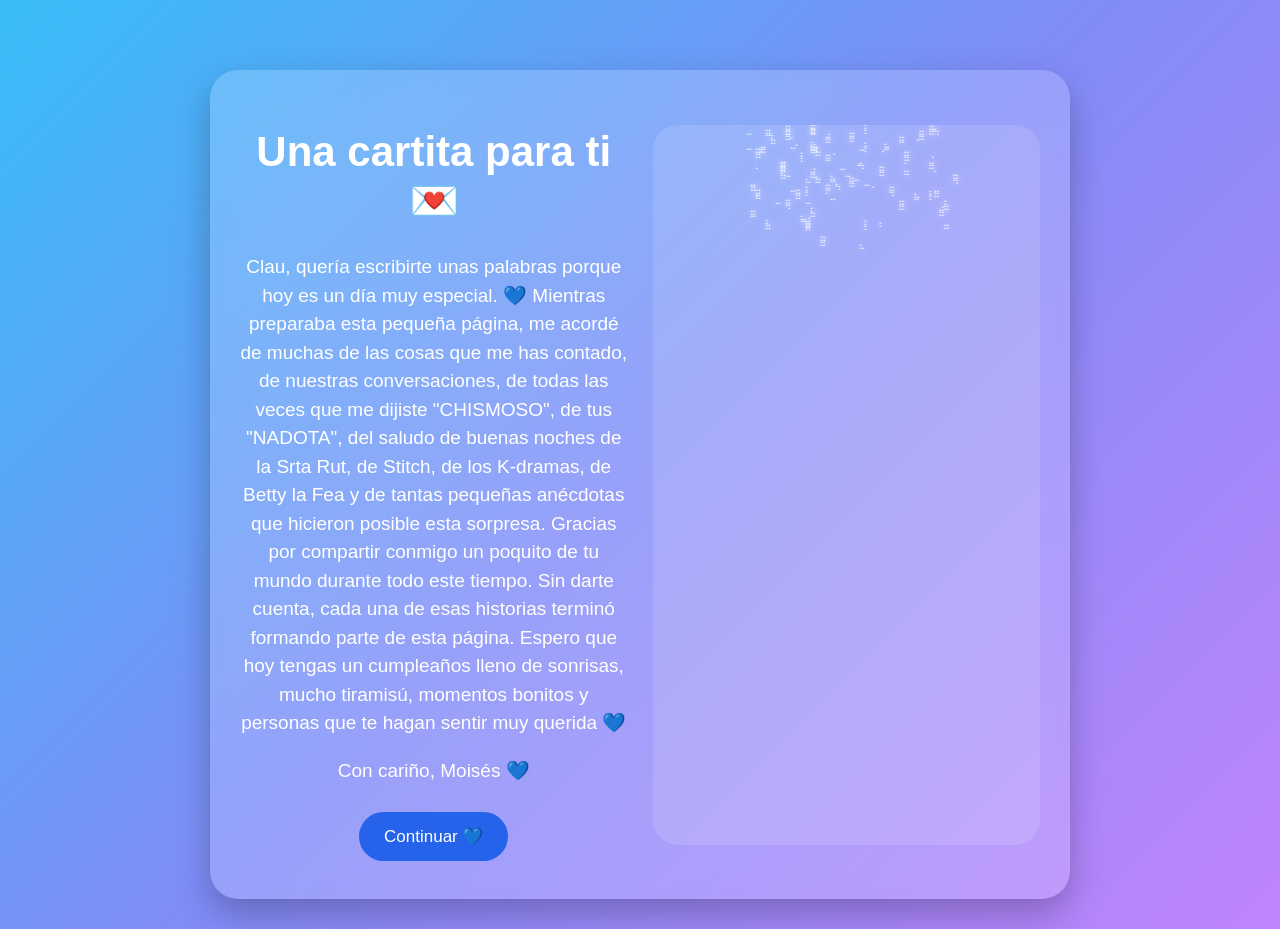
==== commit e8edf6f9: "Update carta.html" ====
--- a/carta.html
+++ b/carta.html
@@ -67,8 +67,9 @@
           <p>
             Clau, quería escribirte unas palabras porque hoy es un día muy especial. 💙
             Mientras preparaba esta pequeña página, me acordé de muchas de las cosas que me has contado,
-            de nuestras conversaciones, de todas las veces que me dijiste "CHISMOSO", de tus "NADOTA", de tus anecdotas,
-            de Stitch, de los K-dramas, de Betty la Fea y de tantas pequeñas anécdotas que hicieron posible esta sorpresa.
+            de nuestras conversaciones, de todas las veces que me dijiste "CHISMOSO", de tus "NADOTA", 
+            del saludo de buenas noches de la Srta Rut, de Stitch, de los K-dramas, de Betty la Fea 
+            y de tantas pequeñas anécdotas que hicieron posible esta sorpresa.
 
             Gracias por compartir conmigo un poquito de tu mundo durante todo este tiempo. Sin darte cuenta, 
             cada una de esas historias terminó formando parte de esta página.
